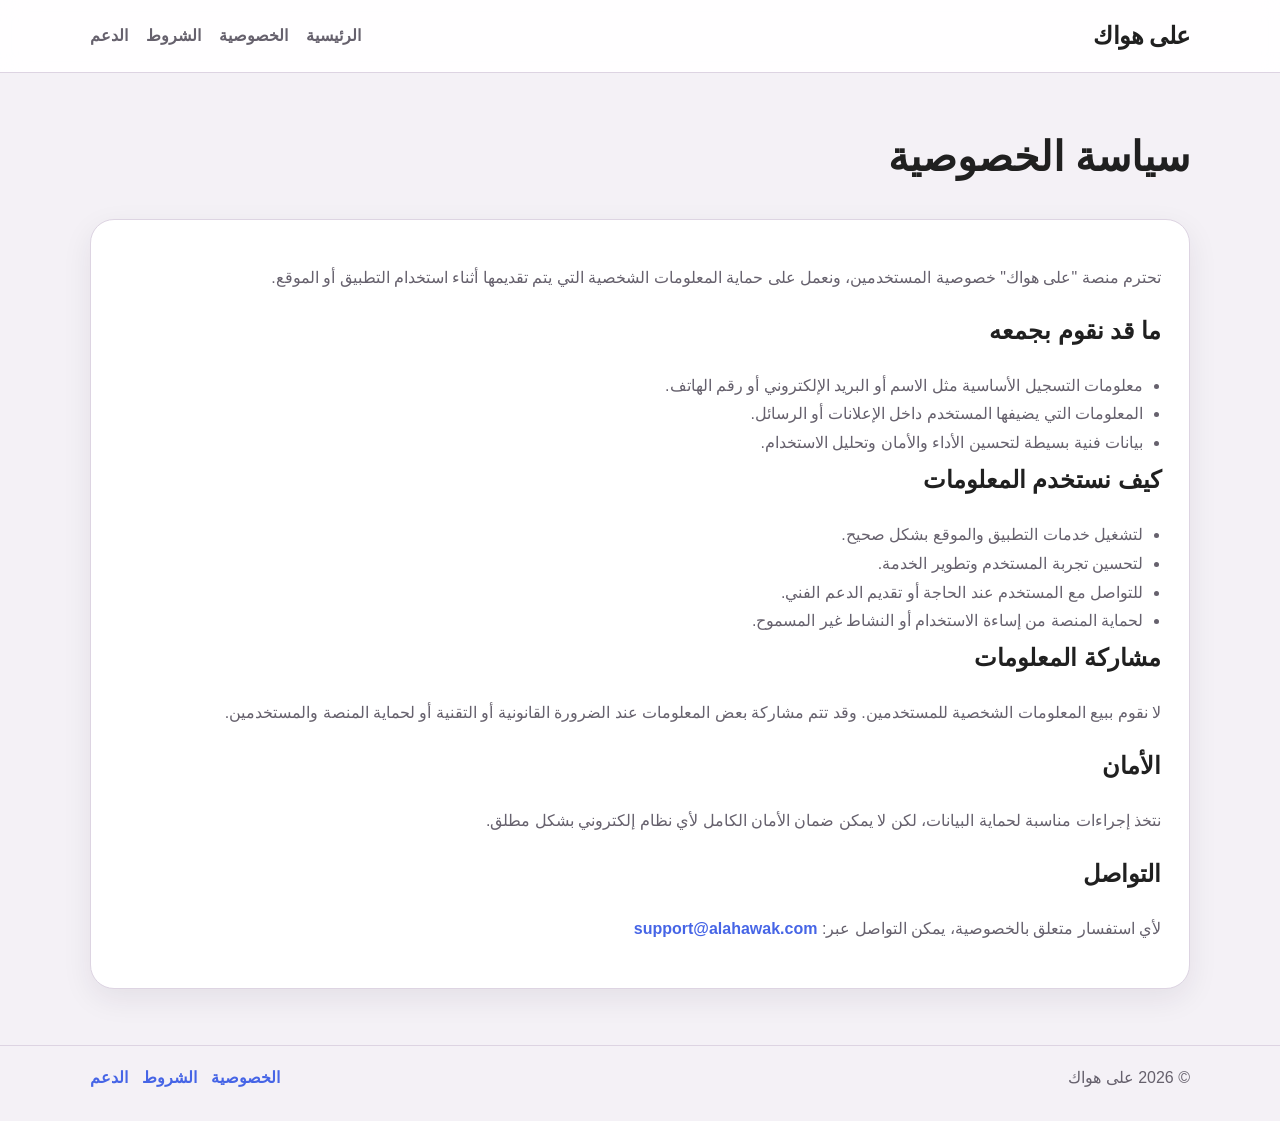
==== privacy.html @ 17eb6784 "Create privacy.html" ====
<!DOCTYPE html>
<html lang="ar" dir="rtl">
<head>
  <meta charset="UTF-8" />
  <meta name="viewport" content="width=device-width, initial-scale=1.0" />
  <title>سياسة الخصوصية - على هواك</title>
  <link rel="stylesheet" href="style.css" />
</head>
<body>
  <header class="topbar">
    <div class="container nav">
      <div class="brand">على هواك</div>
      <nav class="menu">
        <a href="index.html">الرئيسية</a>
        <a href="privacy.html">الخصوصية</a>
        <a href="terms.html">الشروط</a>
        <a href="support.html">الدعم</a>
      </nav>
    </div>
  </header>

  <main class="container">
    <section class="page-header">
      <h1>سياسة الخصوصية</h1>
    </section>

    <section class="page-content">
      <div class="page-box">
        <p>
          تحترم منصة "على هواك" خصوصية المستخدمين، ونعمل على حماية المعلومات
          الشخصية التي يتم تقديمها أثناء استخدام التطبيق أو الموقع.
        </p>

        <h2>ما قد نقوم بجمعه</h2>
        <ul>
          <li>معلومات التسجيل الأساسية مثل الاسم أو البريد الإلكتروني أو رقم الهاتف.</li>
          <li>المعلومات التي يضيفها المستخدم داخل الإعلانات أو الرسائل.</li>
          <li>بيانات فنية بسيطة لتحسين الأداء والأمان وتحليل الاستخدام.</li>
        </ul>

        <h2>كيف نستخدم المعلومات</h2>
        <ul>
          <li>لتشغيل خدمات التطبيق والموقع بشكل صحيح.</li>
          <li>لتحسين تجربة المستخدم وتطوير الخدمة.</li>
          <li>للتواصل مع المستخدم عند الحاجة أو تقديم الدعم الفني.</li>
          <li>لحماية المنصة من إساءة الاستخدام أو النشاط غير المسموح.</li>
        </ul>

        <h2>مشاركة المعلومات</h2>
        <p>
          لا نقوم ببيع المعلومات الشخصية للمستخدمين. وقد تتم مشاركة بعض
          المعلومات عند الضرورة القانونية أو التقنية أو لحماية المنصة والمستخدمين.
        </p>

        <h2>الأمان</h2>
        <p>
          نتخذ إجراءات مناسبة لحماية البيانات، لكن لا يمكن ضمان الأمان الكامل
          لأي نظام إلكتروني بشكل مطلق.
        </p>

        <h2>التواصل</h2>
        <p>
          لأي استفسار متعلق بالخصوصية، يمكن التواصل عبر:
          <a href="mailto:support@alahawak.com">support@alahawak.com</a>
        </p>
      </div>
    </section>
  </main>

  <footer class="footer">
    <div class="container footer-links">
      <span>© 2026 على هواك</span>
      <div>
        <a href="privacy.html">الخصوصية</a>
        <a href="terms.html">الشروط</a>
        <a href="support.html">الدعم</a>
      </div>
    </div>
  </footer>
</body>
</html>
---- style.css ----
:root {

  --bg: #f4f1f6;

  --surface: #ffffff;

  --text: #202020;

  --muted: #66616d;

  --line: #ddd4e2;

  --primary: #5f7cf6;

  --primary-dark: #4665e6;

  --shadow: 0 10px 30px rgba(33, 25, 45, 0.08);

  --radius: 18px;

}



* {

  box-sizing: border-box;

}



html {

  scroll-behavior: smooth;

}



body {

  margin: 0;

  font-family: -apple-system, BlinkMacSystemFont, "SF Pro Display", "Segoe UI",

    Tahoma, Arial, sans-serif;

  background: var(--bg);

  color: var(--text);

  line-height: 1.8;

}



a {

  color: inherit;

  text-decoration: none;

}



.container {

  width: min(1100px, calc(100% - 32px));

  margin: 0 auto;

}



.topbar {

  background: rgba(255, 255, 255, 0.92);

  backdrop-filter: blur(12px);

  border-bottom: 1px solid var(--line);

  position: sticky;

  top: 0;

  z-index: 10;

}



.nav {

  min-height: 72px;

  display: flex;

  align-items: center;

  justify-content: space-between;

  gap: 18px;

}



.brand {

  font-size: 1.5rem;

  font-weight: 800;

  letter-spacing: -0.02em;

}



.menu {

  display: flex;

  align-items: center;

  gap: 18px;

  flex-wrap: wrap;

}



.menu a {

  color: var(--muted);

  font-weight: 600;

}



.menu a:hover {

  color: var(--text);

}



.hero {

  padding: 72px 0 40px;

}



.hero-box {

  background: linear-gradient(135deg, #ffffff, #f6f3fb);

  border: 1px solid var(--line);

  border-radius: 28px;

  box-shadow: var(--shadow);

  padding: 48px 28px;

  text-align: center;

}



.hero-box h1 {

  margin: 0 0 12px;

  font-size: clamp(2rem, 4vw, 3.4rem);

  line-height: 1.2;

}



.hero-box p {

  max-width: 760px;

  margin: 0 auto;

  color: var(--muted);

  font-size: 1.06rem;

}



.hero-actions {

  margin-top: 24px;

  display: flex;

  gap: 12px;

  justify-content: center;

  flex-wrap: wrap;

}



.btn {

  display: inline-flex;

  align-items: center;

  justify-content: center;

  min-height: 48px;

  padding: 0 20px;

  border-radius: 14px;

  font-weight: 700;

  transition: 0.2s ease;

}



.btn.primary {

  background: var(--primary);

  color: #fff;

}



.btn.primary:hover {

  background: var(--primary-dark);

}



.btn.secondary {

  background: #fff;

  border: 1px solid var(--line);

}



.btn.secondary:hover {

  background: #faf8fc;

}



.features {

  padding: 24px 0 40px;

  display: grid;

  grid-template-columns: repeat(3, 1fr);

  gap: 18px;

}



.card {

  background: var(--surface);

  border: 1px solid var(--line);

  border-radius: var(--radius);

  box-shadow: var(--shadow);

  padding: 22px;

}



.card h2 {

  margin-top: 0;

  font-size: 1.2rem;

}



.card p {

  margin-bottom: 0;

  color: var(--muted);

}



.contact-strip {

  padding: 0 0 52px;

}



.contact-strip .container {

  background: var(--surface);

  border: 1px solid var(--line);

  border-radius: var(--radius);

  box-shadow: var(--shadow);

  padding: 24px;

  text-align: center;

}



.contact-strip h3 {

  margin: 0 0 8px;

}



.contact-strip p {

  margin: 0;

  color: var(--muted);

}



.contact-strip a,

.page-content a,

.footer a {

  color: var(--primary-dark);

  font-weight: 700;

}



.footer {

  border-top: 1px solid var(--line);

  padding: 18px 0 28px;

}



.footer-links {

  display: flex;

  justify-content: space-between;

  align-items: center;

  gap: 18px;

  flex-wrap: wrap;

  color: var(--muted);

}



.footer-links > div {

  display: flex;

  gap: 14px;

  flex-wrap: wrap;

}



.page-header {

  padding: 48px 0 16px;

}



.page-header h1 {

  margin: 0;

  font-size: clamp(1.8rem, 3.2vw, 2.7rem);

}



.page-content {

  padding: 8px 0 56px;

}



.page-box {

  background: var(--surface);

  border: 1px solid var(--line);

  border-radius: 24px;

  box-shadow: var(--shadow);

  padding: 28px;

}



.page-box h2 {

  margin-top: 0;

}



.page-box p,

.page-box li {

  color: var(--muted);

}



.page-box ul {

  padding-right: 18px;

  margin: 10px 0 0;

}



.mail-box {

  margin-top: 18px;

  padding: 18px;

  border: 1px solid var(--line);

  border-radius: 16px;

  background: #faf8fc;

  text-align: center;

}



.mail-box strong {

  display: block;

  margin-bottom: 8px;

  color: var(--text);

}



@media (max-width: 850px) {

  .features {

    grid-template-columns: 1fr;

  }



  .nav {

    padding: 12px 0;

    align-items: flex-start;

    flex-direction: column;

  }



  .menu {

    gap: 12px;

  }



  .hero-box {

    padding: 36px 20px;

  }

}
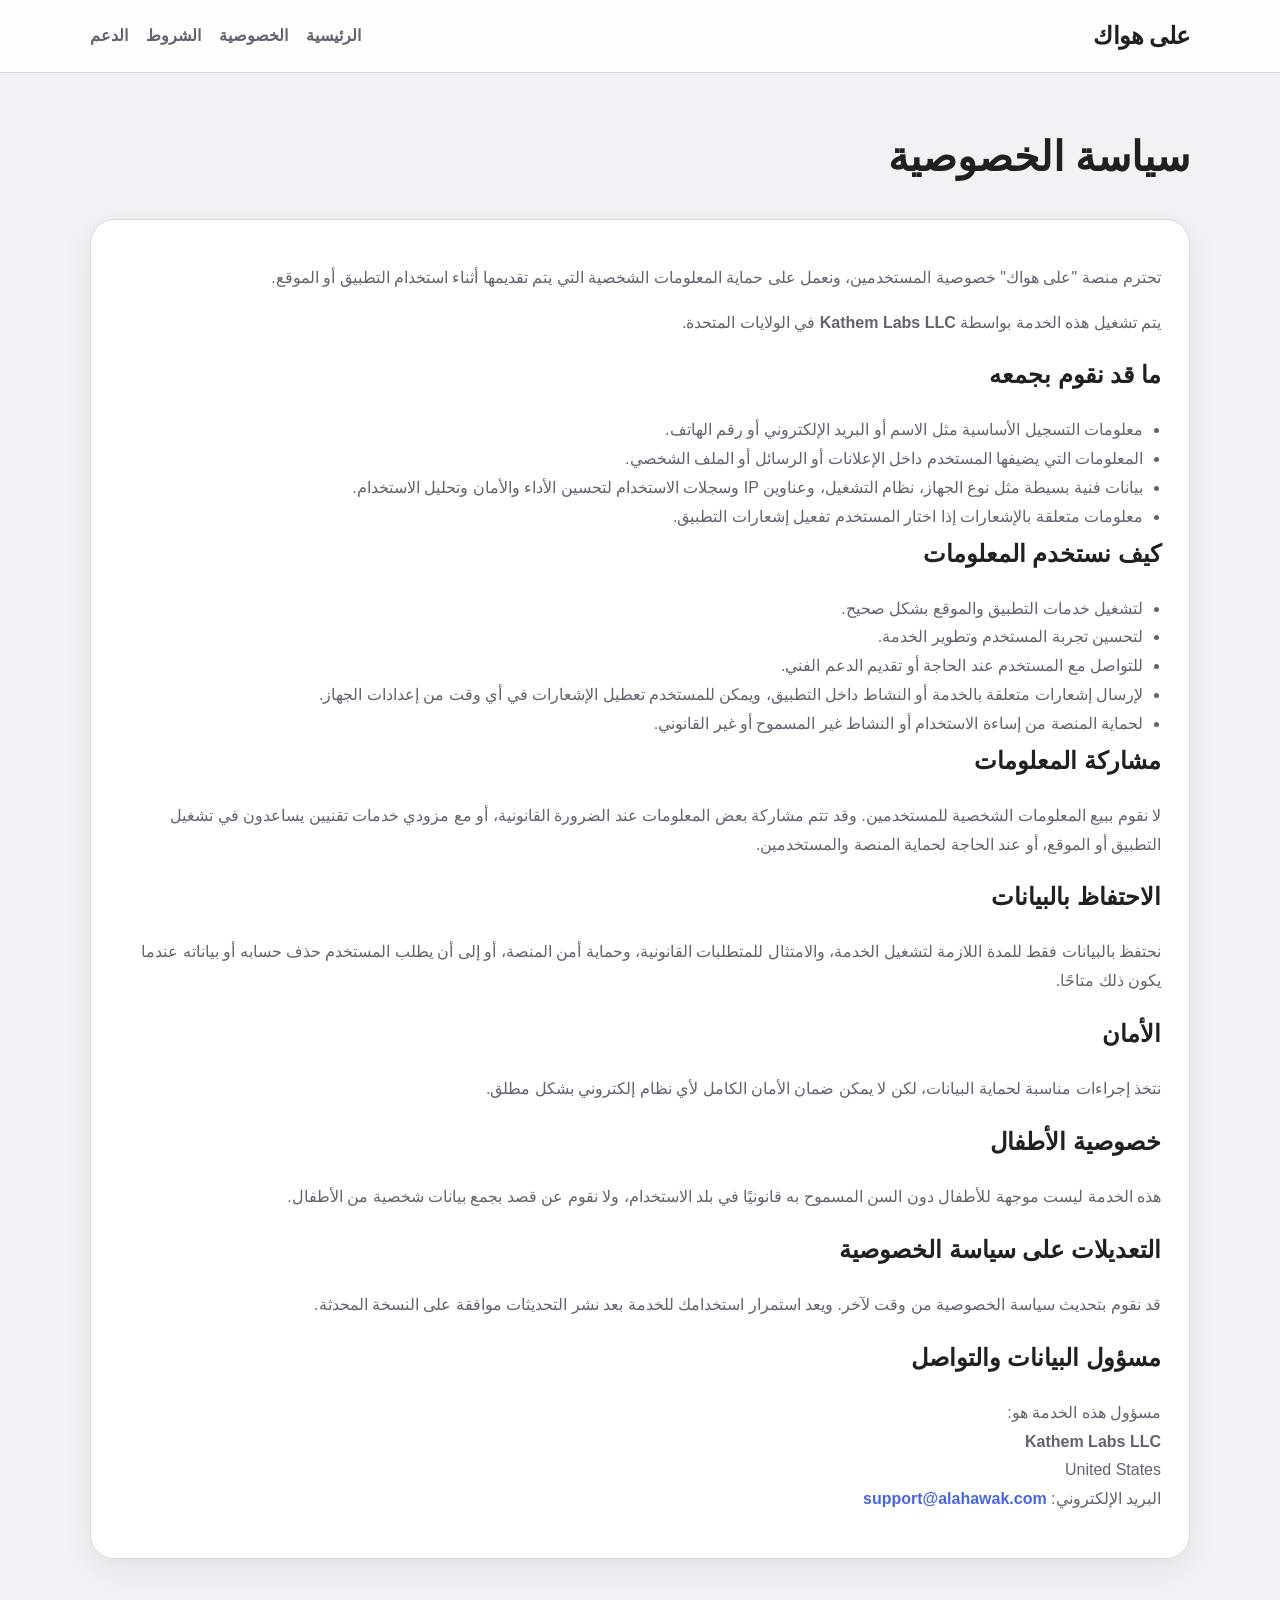
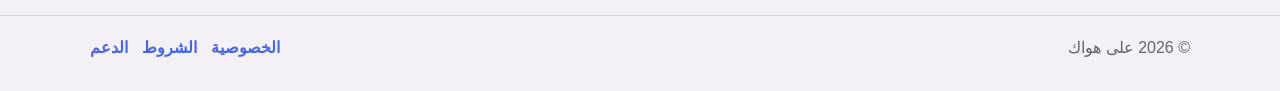
==== commit a9d577ca: "Update privacy.html" ====
--- a/privacy.html
+++ b/privacy.html
@@ -31,11 +31,16 @@
           الشخصية التي يتم تقديمها أثناء استخدام التطبيق أو الموقع.
         </p>
 
+        <p>
+          يتم تشغيل هذه الخدمة بواسطة <strong>Kathem Labs LLC</strong> في الولايات المتحدة.
+        </p>
+
         <h2>ما قد نقوم بجمعه</h2>
         <ul>
           <li>معلومات التسجيل الأساسية مثل الاسم أو البريد الإلكتروني أو رقم الهاتف.</li>
-          <li>المعلومات التي يضيفها المستخدم داخل الإعلانات أو الرسائل.</li>
-          <li>بيانات فنية بسيطة لتحسين الأداء والأمان وتحليل الاستخدام.</li>
+          <li>المعلومات التي يضيفها المستخدم داخل الإعلانات أو الرسائل أو الملف الشخصي.</li>
+          <li>بيانات فنية بسيطة مثل نوع الجهاز، نظام التشغيل، وعناوين IP وسجلات الاستخدام لتحسين الأداء والأمان وتحليل الاستخدام.</li>
+          <li>معلومات متعلقة بالإشعارات إذا اختار المستخدم تفعيل إشعارات التطبيق.</li>
         </ul>
 
         <h2>كيف نستخدم المعلومات</h2>
@@ -43,13 +48,22 @@
           <li>لتشغيل خدمات التطبيق والموقع بشكل صحيح.</li>
           <li>لتحسين تجربة المستخدم وتطوير الخدمة.</li>
           <li>للتواصل مع المستخدم عند الحاجة أو تقديم الدعم الفني.</li>
-          <li>لحماية المنصة من إساءة الاستخدام أو النشاط غير المسموح.</li>
+          <li>لإرسال إشعارات متعلقة بالخدمة أو النشاط داخل التطبيق، ويمكن للمستخدم تعطيل الإشعارات في أي وقت من إعدادات الجهاز.</li>
+          <li>لحماية المنصة من إساءة الاستخدام أو النشاط غير المسموح أو غير القانوني.</li>
         </ul>
 
         <h2>مشاركة المعلومات</h2>
         <p>
           لا نقوم ببيع المعلومات الشخصية للمستخدمين. وقد تتم مشاركة بعض
-          المعلومات عند الضرورة القانونية أو التقنية أو لحماية المنصة والمستخدمين.
+          المعلومات عند الضرورة القانونية، أو مع مزودي خدمات تقنيين يساعدون
+          في تشغيل التطبيق أو الموقع، أو عند الحاجة لحماية المنصة والمستخدمين.
+        </p>
+
+        <h2>الاحتفاظ بالبيانات</h2>
+        <p>
+          نحتفظ بالبيانات فقط للمدة اللازمة لتشغيل الخدمة، والامتثال للمتطلبات
+          القانونية، وحماية أمن المنصة، أو إلى أن يطلب المستخدم حذف حسابه أو
+          بياناته عندما يكون ذلك متاحًا.
         </p>
 
         <h2>الأمان</h2>
@@ -58,9 +72,27 @@
           لأي نظام إلكتروني بشكل مطلق.
         </p>
 
-        <h2>التواصل</h2>
+        <h2>خصوصية الأطفال</h2>
         <p>
-          لأي استفسار متعلق بالخصوصية، يمكن التواصل عبر:
+          هذه الخدمة ليست موجهة للأطفال دون السن المسموح به قانونيًا في
+          بلد الاستخدام، ولا نقوم عن قصد بجمع بيانات شخصية من الأطفال.
+        </p>
+
+        <h2>التعديلات على سياسة الخصوصية</h2>
+        <p>
+          قد نقوم بتحديث سياسة الخصوصية من وقت لآخر. ويعد استمرار استخدامك
+          للخدمة بعد نشر التحديثات موافقة على النسخة المحدثة.
+        </p>
+
+        <h2>مسؤول البيانات والتواصل</h2>
+        <p>
+          مسؤول هذه الخدمة هو:
+          <br />
+          <strong>Kathem Labs LLC</strong>
+          <br />
+          United States
+          <br />
+          البريد الإلكتروني:
           <a href="mailto:support@alahawak.com">support@alahawak.com</a>
         </p>
       </div>
